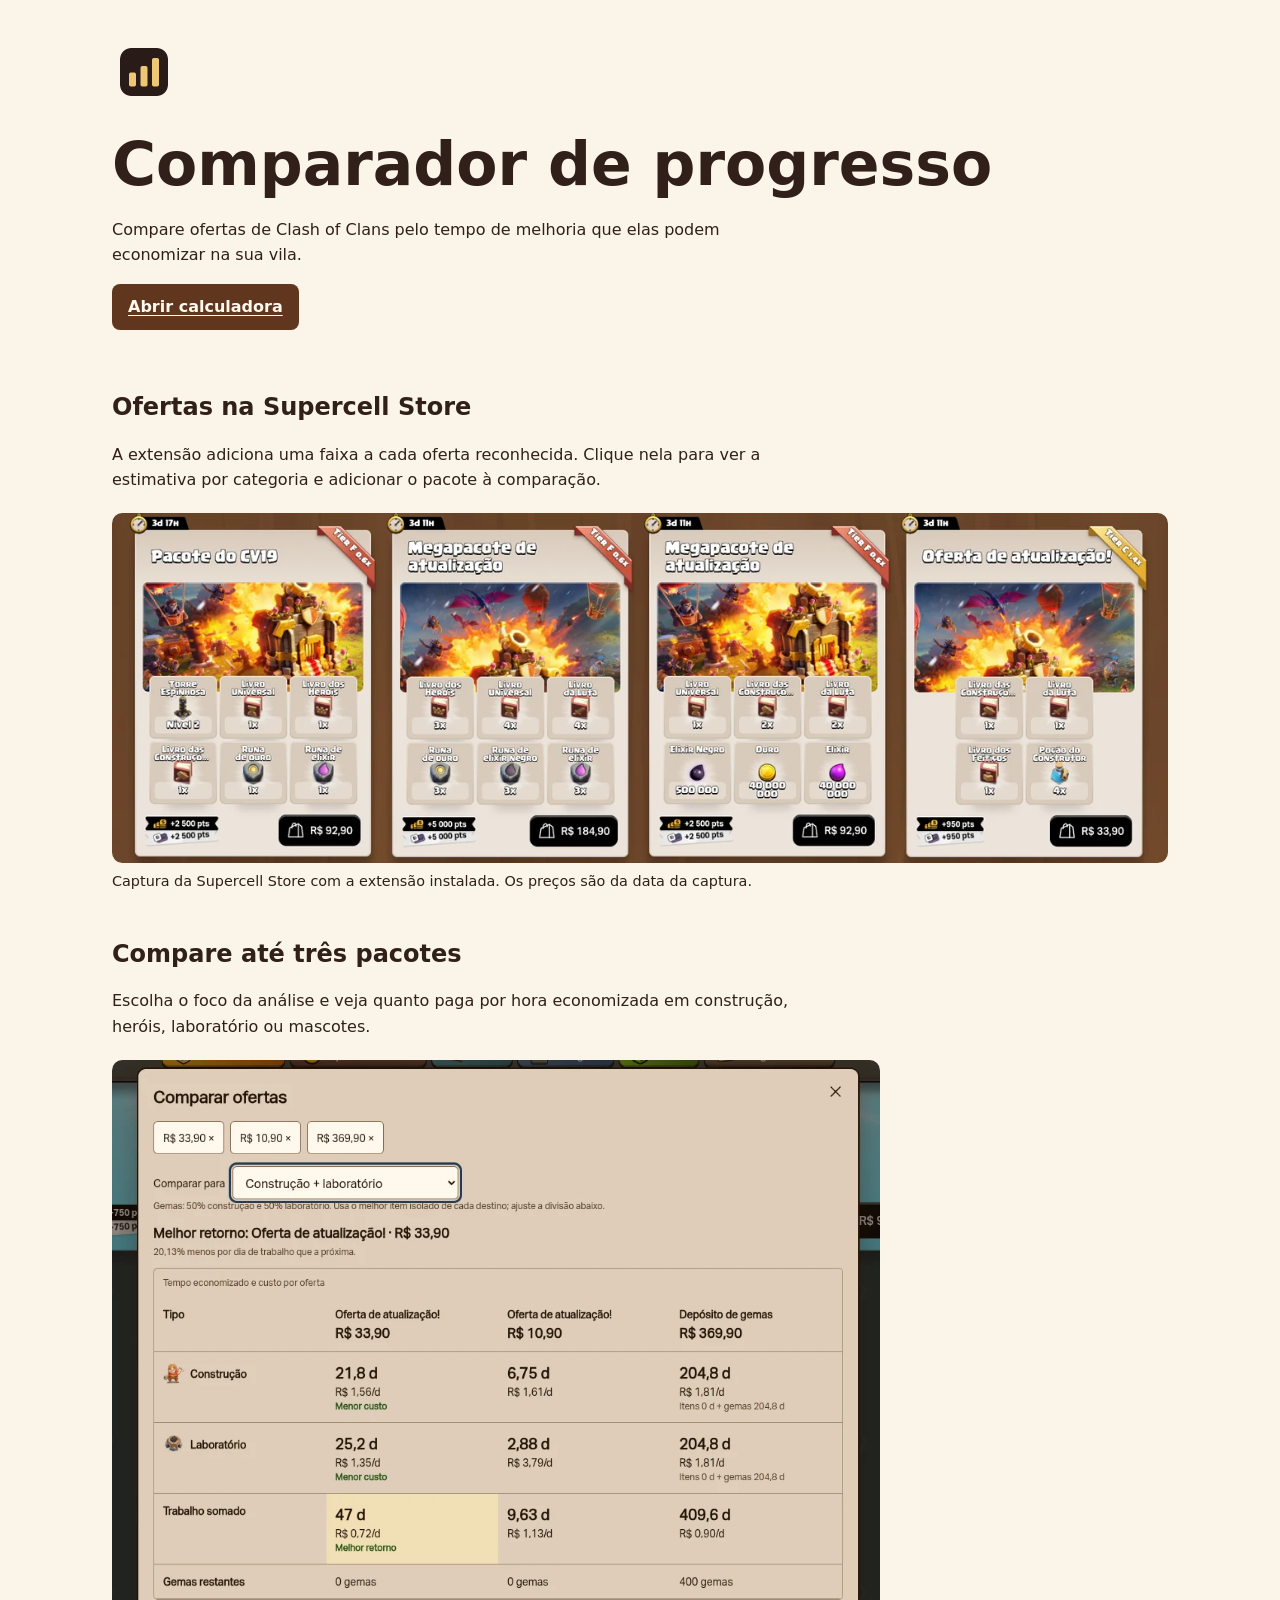
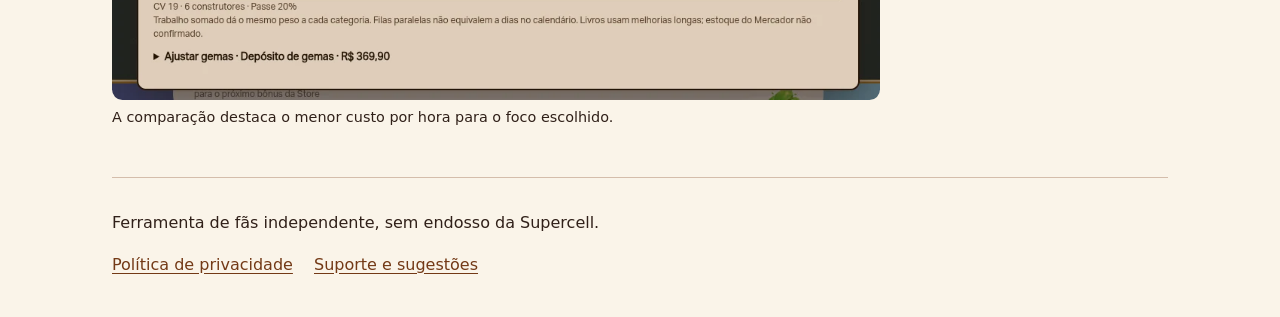
==== index.html @ ac1fd7db "docs: publish the comparison site" ====
<!doctype html>
<html lang="pt-BR">
  <head>
    <meta charset="utf-8">
    <meta name="viewport" content="width=device-width, initial-scale=1">
    <meta name="description" content="Compare o custo e o tempo de progresso das ofertas de Clash of Clans.">
    <title>Comparador de progresso</title>
    <link rel="icon" href="./assets/icon.png">
    <link rel="stylesheet" href="./styles.css">
  </head>
  <body>
    <main>
      <header>
        <img class="icon" src="./assets/icon.png" alt="" width="64" height="64">
        <h1>Comparador de progresso</h1>
        <p>Compare ofertas de Clash of Clans pelo tempo de melhoria que elas podem economizar na sua vila.</p>
        <a class="primary" href="./calculadora/">Abrir calculadora</a>
      </header>

      <section>
        <h2>Ofertas na Supercell Store</h2>
        <p>A extensão adiciona uma faixa a cada oferta reconhecida. Clique nela para ver a estimativa por categoria e adicionar o pacote à comparação.</p>
        <figure>
          <a href="./assets/ofertas.webp">
            <img src="./assets/ofertas.webp" alt="Quatro ofertas da Supercell Store com faixas de classificação nos cantos dos cards" width="1280" height="425" fetchpriority="high">
          </a>
          <figcaption>Captura da Supercell Store com a extensão instalada. Os preços são da data da captura.</figcaption>
        </figure>
      </section>

      <section>
        <h2>Compare até três pacotes</h2>
        <p>Escolha o foco da análise e veja quanto paga por hora economizada em construção, heróis, laboratório ou mascotes.</p>
        <figure class="comparison">
          <a href="./assets/comparacao.webp">
            <img src="./assets/comparacao.webp" alt="Tabela que compara três ofertas por preço, dias de construção e laboratório e custo por hora" width="1020" height="850" loading="lazy">
          </a>
          <figcaption>A comparação destaca o menor custo por hora para o foco escolhido.</figcaption>
        </figure>
      </section>
    </main>
    <footer>
      <p>Ferramenta de fãs independente, sem endosso da Supercell.</p>
      <a href="./privacidade/">Política de privacidade</a>
      <a href="https://github.com/MarlonPassos-git/coc-promo-value-site/issues">Suporte e sugestões</a>
    </footer>
  </body>
</html>
---- styles.css ----
:root {
  color-scheme: light;
  font-family: system-ui, sans-serif;
  line-height: 1.6;
  color: #302019;
  background: #faf4e9;
}
body {
  margin: 0 auto;
  max-width: 66rem;
  padding: 2.5rem 1.25rem;
}
header {
  padding-bottom: 1rem;
}
h1,
h2 {
  line-height: 1.15;
  text-wrap: balance;
}
h1 {
  margin-block: 0.3em;
  font-size: clamp(2rem, 6vw, 3.75rem);
}
p {
  max-width: 68ch;
}
section {
  margin-block: 3rem;
}
a {
  color: #733916;
  text-underline-offset: 0.18em;
}
.primary {
  display: inline-block;
  padding: 0.65rem 1rem;
  border-radius: 0.5rem;
  color: #fff9ef;
  background: #61361f;
  font-weight: 650;
}
figure {
  margin: 1.25rem 0;
}
figure img {
  display: block;
  width: 100%;
  height: auto;
  border-radius: 0.65rem;
}
figcaption {
  margin-top: 0.4rem;
  font-size: 0.9rem;
}
.comparison {
  max-width: 48rem;
}
footer {
  border-top: 1px solid #d4bdab;
  padding-top: 1rem;
}
footer a {
  display: inline-block;
  margin-inline-end: 1rem;
}
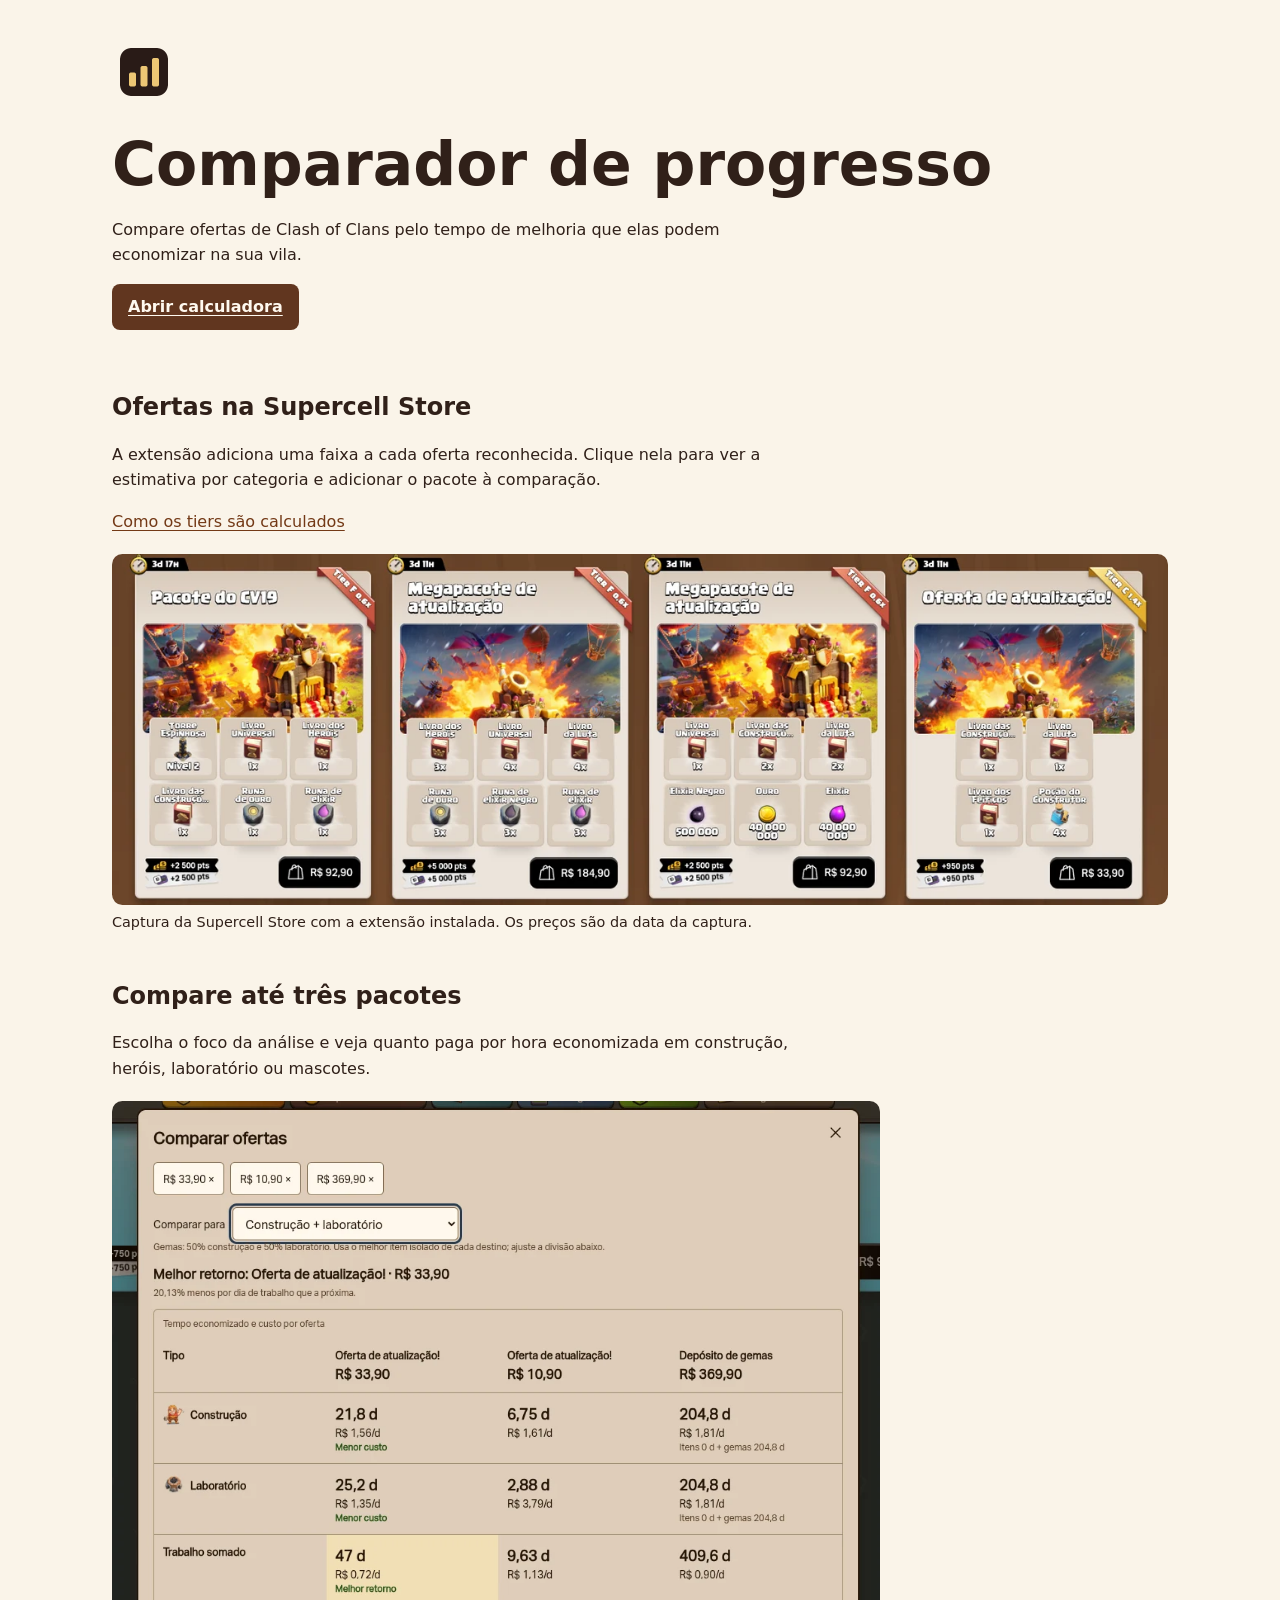
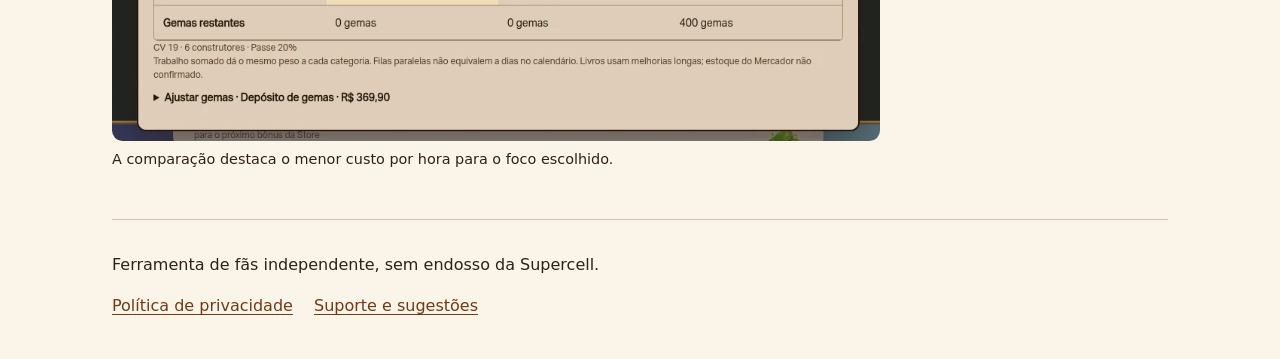
==== commit 30ee6452: "docs: publish the illustrated offer tier guide" ====
--- a/index.html
+++ b/index.html
@@ -20,6 +20,7 @@
       <section>
         <h2>Ofertas na Supercell Store</h2>
         <p>A extensão adiciona uma faixa a cada oferta reconhecida. Clique nela para ver a estimativa por categoria e adicionar o pacote à comparação.</p>
+        <a href="./tiers/">Como os tiers são calculados</a>
         <figure>
           <a href="./assets/ofertas.webp">
             <img src="./assets/ofertas.webp" alt="Quatro ofertas da Supercell Store com faixas de classificação nos cantos dos cards" width="1280" height="425" fetchpriority="high">
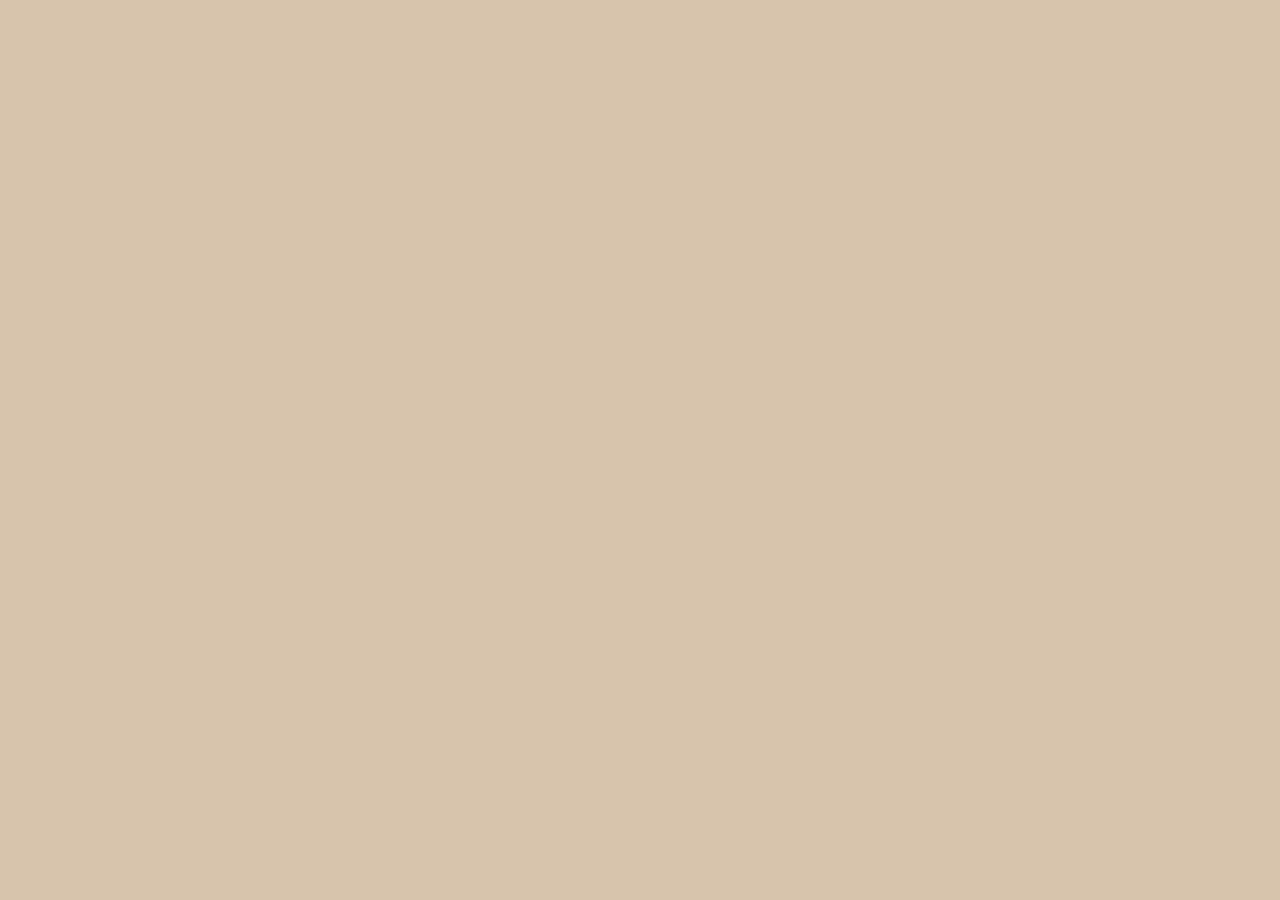
==== commit c27b89cd: "feat: simplify the public offer calculator" ====
--- a/index.html
+++ b/index.html
@@ -1,49 +1,2 @@
 <!doctype html>
-<html lang="pt-BR">
-  <head>
-    <meta charset="utf-8">
-    <meta name="viewport" content="width=device-width, initial-scale=1">
-    <meta name="description" content="Compare o custo e o tempo de progresso das ofertas de Clash of Clans.">
-    <title>Comparador de progresso</title>
-    <link rel="icon" href="./assets/icon.png">
-    <link rel="stylesheet" href="./styles.css">
-  </head>
-  <body>
-    <main>
-      <header>
-        <img class="icon" src="./assets/icon.png" alt="" width="64" height="64">
-        <h1>Comparador de progresso</h1>
-        <p>Compare ofertas de Clash of Clans pelo tempo de melhoria que elas podem economizar na sua vila.</p>
-        <a class="primary" href="./calculadora/">Abrir calculadora</a>
-      </header>
-
-      <section>
-        <h2>Ofertas na Supercell Store</h2>
-        <p>A extensão adiciona uma faixa a cada oferta reconhecida. Clique nela para ver a estimativa por categoria e adicionar o pacote à comparação.</p>
-        <a href="./tiers/">Como os tiers são calculados</a>
-        <figure>
-          <a href="./assets/ofertas.webp">
-            <img src="./assets/ofertas.webp" alt="Quatro ofertas da Supercell Store com faixas de classificação nos cantos dos cards" width="1280" height="425" fetchpriority="high">
-          </a>
-          <figcaption>Captura da Supercell Store com a extensão instalada. Os preços são da data da captura.</figcaption>
-        </figure>
-      </section>
-
-      <section>
-        <h2>Compare até três pacotes</h2>
-        <p>Escolha o foco da análise e veja quanto paga por hora economizada em construção, heróis, laboratório ou mascotes.</p>
-        <figure class="comparison">
-          <a href="./assets/comparacao.webp">
-            <img src="./assets/comparacao.webp" alt="Tabela que compara três ofertas por preço, dias de construção e laboratório e custo por hora" width="1020" height="850" loading="lazy">
-          </a>
-          <figcaption>A comparação destaca o menor custo por hora para o foco escolhido.</figcaption>
-        </figure>
-      </section>
-    </main>
-    <footer>
-      <p>Ferramenta de fãs independente, sem endosso da Supercell.</p>
-      <a href="./privacidade/">Política de privacidade</a>
-      <a href="https://github.com/MarlonPassos-git/coc-promo-value-site/issues">Suporte e sugestões</a>
-    </footer>
-  </body>
-</html>
+<html lang="pt-BR"><head><meta charset="utf-8"><meta name="viewport" content="width=device-width, initial-scale=1"><meta http-equiv="refresh" content="0;url=./calculadora/"><title>Calculadora de ofertas</title></head><body><a href="./calculadora/">Abrir calculadora de ofertas</a></body></html>
